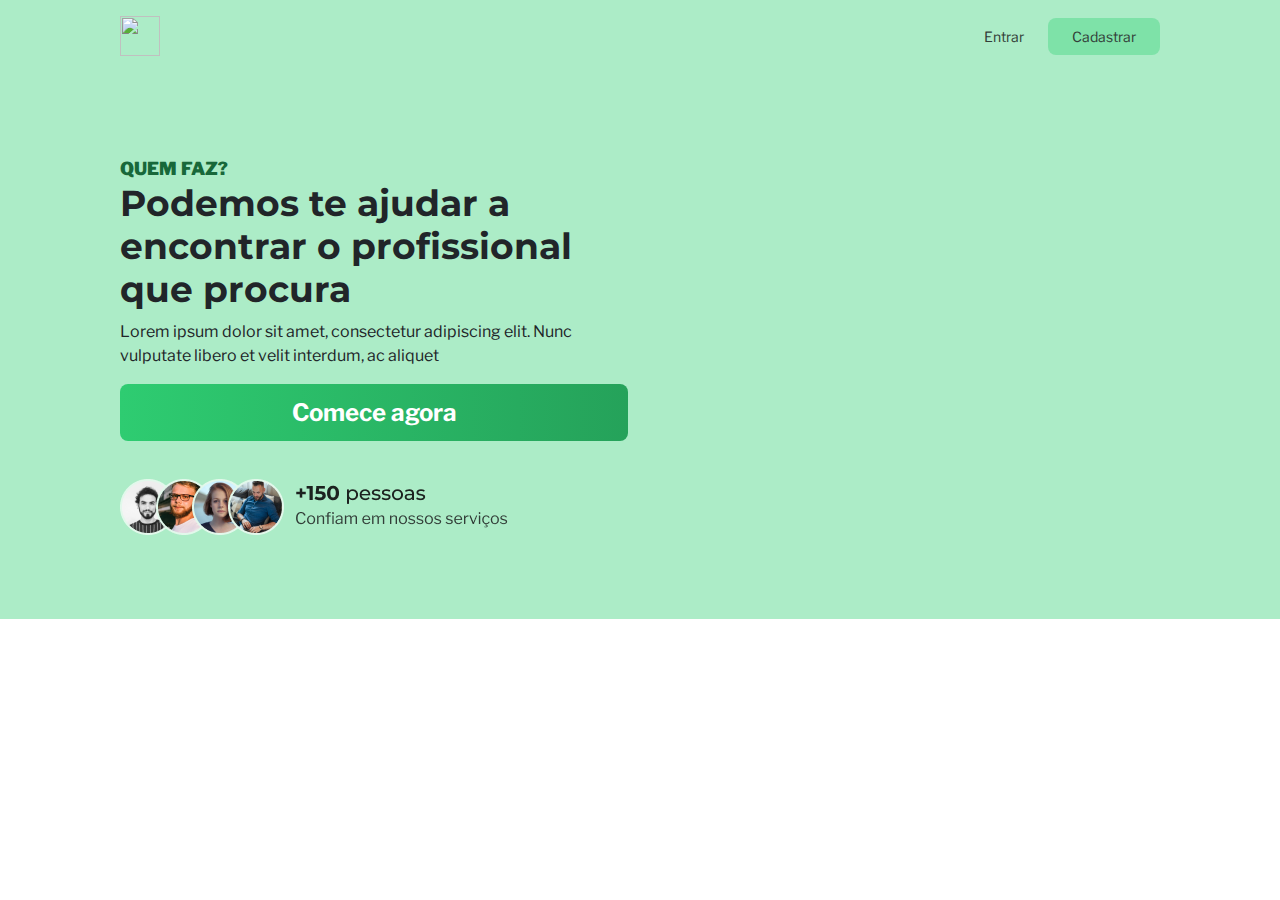
==== index.html @ 7a79d457 "Initial commit" ====
<!DOCTYPE html>
<html lang="en">
<head>
    <meta charset="UTF-8">
    <link rel="stylesheet" href="https://cdn.jsdelivr.net/npm/bootstrap@5.2.2/dist/css/bootstrap.min.css">
    <link rel="preconnect" href="https://fonts.googleapis.com">
    <link rel="preconnect" href="https://fonts.gstatic.com" crossorigin>
    <link href="https://fonts.googleapis.com/css2?family=Libre+Franklin:ital,wght@0,100;0,200;0,300;0,400;0,500;0,600;0,700;0,800;0,900;1,100;1,200;1,300;1,400;1,500;1,600;1,700;1,800;1,900&family=Montserrat:ital,wght@0,100;0,200;0,300;0,400;0,500;0,600;0,700;0,800;0,900;1,100;1,200;1,300;1,400;1,500;1,600;1,700;1,800;1,900&display=swap" rel="stylesheet">
    <link rel="stylesheet" href="style.css">
    <title>TIS 2</title>
</head>
<body>
    <header class="nav--bar">
        <div class="nav--container">
            <div class="nav--logo">
                <img src="https://img.elo7.com.br/product/main/3082945/logotipo-personalizado-mesa.jpg" alt="">
            </div>
            <div class="nav--interacao">
                <a href="#">Entrar</a>
                <a href="#">Cadastrar</a>
            </div>
        </div>
    </header>
    <div class="apresentacao">
        <div class="row">
            <div class="col-lg-6 col-md-12 apresentacao--texto">
                <span class="apresentacao--hat">QUEM FAZ?</span>
                <h1>Podemos te ajudar a encontrar o profissional que procura</h1>
                <p>Lorem ipsum dolor sit amet, consectetur adipiscing elit. Nunc vulputate libero et velit interdum, ac aliquet</p>
                <a href="" class="apresentacao--botao">Comece agora</a>
                <img src="imgs/pessoas.png" alt="" class="apresentacao--pessoas">
            </div>
            <div class="col-lg-6 col-md-12 apresentacao--img">
                <img src="imgs/imagem.svg" alt="">
            </div>
        </div>
    </div>
</body>
</html>
---- style.css ----
* {
    margin: 0;
    padding: 0;
    box-sizing: border-box;
    font-family: 'Libre Franklin', sans-serif;
}

h1, h2, h3, h4, h4, h6 {
    font-family: 'Montserrat', sans-serif;
    line-height: 120%;
    font-weight: 700;
}

:root {
    --brand-fundo: #ACECC7;
    --brand-03: #7EE2A8;
    --brand-escuro: #18683A;

    --texto-02: #323E38;
}

.nav--bar {
    display: flex;
    justify-content: center;
    padding: 0 120px;
    min-height: 64px;
    background-color: var(--brand-fundo);
}

.nav--container {
    max-width: 1440px;
    width: 100%;

    display: flex;
    align-items: center;
    padding: 16px 0;

    justify-content: space-between;
}

.nav--logo img{
    width: 40px;
    height: 40px;
    object-fit: contain;
    overflow: hidden;
}

.nav--interacao {
    display: flex;
    align-items: center;
    gap: 24px;
    font-size: 14px;
}

.nav--interacao a {
    text-decoration: none;
    color: var(--texto-02);
}

.nav--interacao a:nth-child(2) {
    text-decoration: none;
    background-color: var(--brand-03);
    border-radius: 8px;
    padding: 8px 24px;
}

.nav--interacao a:hover {
    cursor: pointer;
}

.apresentacao {
    padding: 84px 120px;
    background-color: var(--brand-fundo);
}

.apresentacao--img {
    display: flex;
    align-items: center;
}

.apresentacao--img img {
    max-width: 100%;
    max-height: 468px;
    object-fit: cover;
}

.apresentacao--hat {
    font-weight: 900;
    font-size: 18px;
    line-height: 140%;
    color: var(--brand-escuro);
}

.apresentacao--texto h1 {
    font-size: 36px;
}

.apresentacao--botao {
    text-decoration: none;
    color: white;
    font-weight: 700;
    font-size: 24px;
    line-height: 140%;
    max-width: 585px;
    width: 100%;
    display: block;
    text-align: center;background: linear-gradient(90deg, #2ECC71 0%, #25A25A 100%);
    padding: 12px 0;
    border-radius: 8px;
    margin-bottom: 38px;
}

.apresentacao--pessoas {
    max-width: 388px;
}
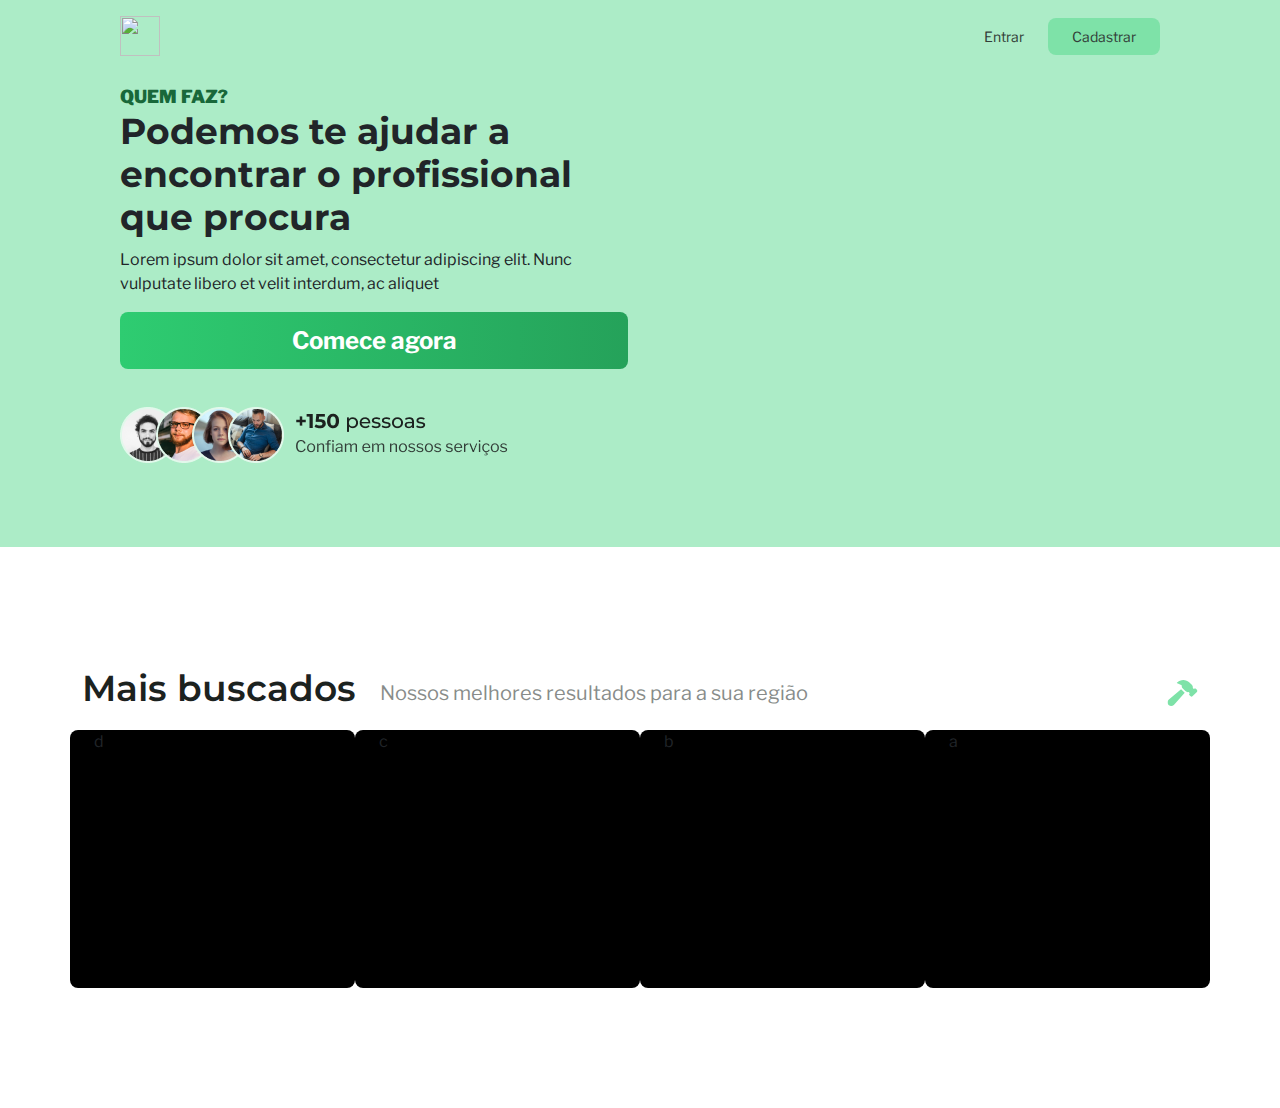
==== commit afa04432: "Responsividade + Cards" ====
--- a/index.html
+++ b/index.html
@@ -35,5 +35,32 @@
             </div>
         </div>
     </div>
+    <div class="container">
+        <section class="cads">
+            <div class="cards--titulos">
+                <div class="cards-principal-titulo">
+                    <h2>Mais buscados</h2>
+                    <span>Nossos melhores resultados para a sua região</span>
+                </div>
+                <img src="imgs/hammer-icon.svg" alt="hammer">
+            </div>
+            <div class="cards--grid">
+                <div class="row gx-5">
+                    <div class="cards--prestador col-lg-3 col-md-6">
+                        d
+                    </div>
+                    <div class="cards--prestador col-lg-3 col-md-6">
+                        c
+                    </div>
+                    <div class="cards--prestador col-lg-3 col-md-6">
+                        b
+                    </div>
+                    <div class="cards--prestador col-lg-3 col-md-6">
+                        a
+                    </div>
+                </div>
+            </div>
+        </section>
+    </div>
 </body>
 </html>--- a/style.css
+++ b/style.css
@@ -16,7 +16,9 @@
     --brand-03: #7EE2A8;
     --brand-escuro: #18683A;
 
+    --texto-01: #1C221F;
     --texto-02: #323E38;
+    --texto-disable: #27302B;
 }
 
 .nav--bar {
@@ -25,6 +27,8 @@
     padding: 0 120px;
     min-height: 64px;
     background-color: var(--brand-fundo);
+    position: fixed;
+    width: 100%;
 }
 
 .nav--container {
@@ -112,4 +116,59 @@
 
 .apresentacao--pessoas {
     max-width: 388px;
+}
+
+.cads {
+    margin: 120px 0;
+}
+
+.cards--titulos {
+    display: flex;
+    justify-content: space-between;
+    align-items: center;
+    margin-bottom: 12px;
+}
+
+.cards-principal-titulo {
+    display: flex;
+    justify-content: center;
+    align-items: center;
+    gap: 24px;
+}
+
+.cards-principal-titulo h2 {
+    font-weight: 600;
+    font-size: 36px;
+    color: var(--texto-01);
+}
+
+.cards-principal-titulo span {
+    font-weight: 400;
+    font-size: 20px;
+    color: var(--texto-disable);
+    opacity: 0.55;
+}
+
+.cards--grid {
+    padding: 0 12px;
+}
+
+.cards--prestador {
+    border-radius: 8px;
+    height: 258px;
+    background-color: #000;
+}
+
+@media (max-width: 630px) {
+    .apresentacao--img {
+        display: none;
+    }
+
+    .apresentacao {
+        padding: 84px 24px;
+    }
+
+    .cards-principal-titulo span {
+        display: none;
+    }
 }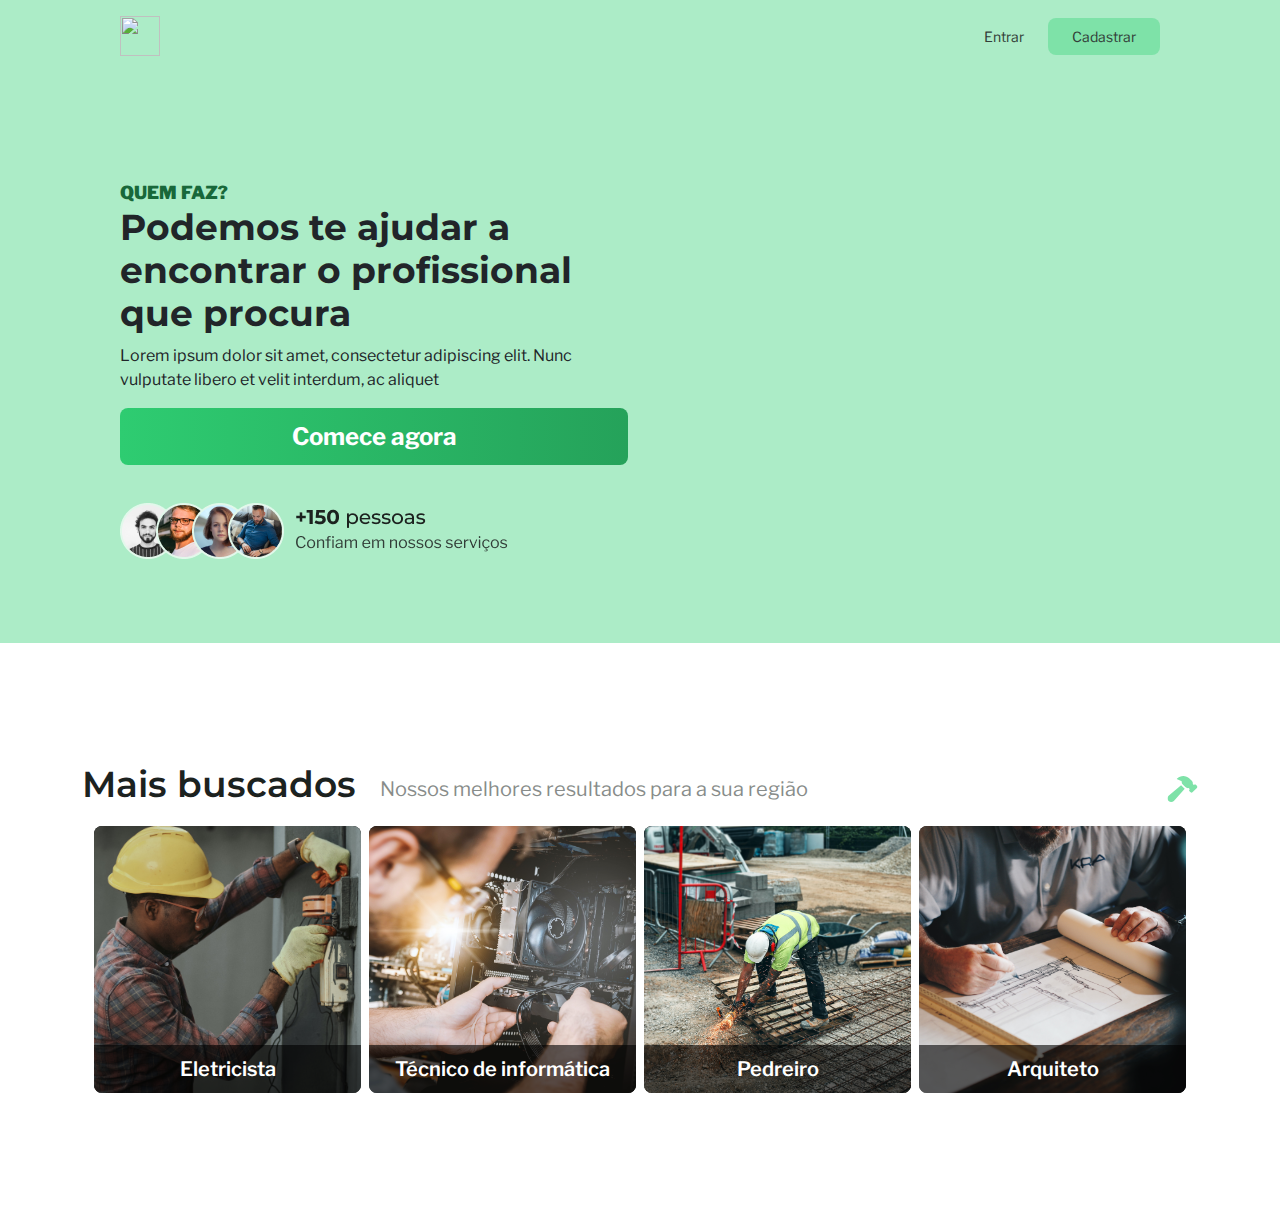
==== commit 36cc5057: "Cards" ====
--- a/index.html
+++ b/index.html
@@ -44,19 +44,47 @@
                 </div>
                 <img src="imgs/hammer-icon.svg" alt="hammer">
             </div>
-            <div class="cards--grid">
-                <div class="row gx-5">
-                    <div class="cards--prestador col-lg-3 col-md-6">
-                        d
+            <div class="cards--grid container">
+                <div class="row g-2">
+                    <div class="col-lg-3 col-md-6">
+                        <div class="cards--prestador">
+                            <a href="#">
+                                <img src="imgs/Eletricista.jpg" alt="eletricista">
+                            </a>
+                            <div class="cards--fundo-img">
+                                <p>Eletricista</p>
+                            </div>
+                        </div>
                     </div>
-                    <div class="cards--prestador col-lg-3 col-md-6">
-                        c
+                    <div class="col-lg-3 col-md-6">
+                        <div class="cards--prestador">
+                            <a href="#">
+                                <img src="imgs/Tecnico.jpg" alt="tecnico">
+                            </a>
+                            <div class="cards--fundo-img">
+                                <p>Técnico de informática</p>
+                            </div>
+                        </div>
                     </div>
-                    <div class="cards--prestador col-lg-3 col-md-6">
-                        b
+                    <div class="col-lg-3 col-md-6">
+                        <div class="cards--prestador">
+                            <a href="#">
+                                <img src="imgs/Pedreiro.jpg" alt="pedreiro">
+                            </a>
+                            <div class="cards--fundo-img">
+                                <p>Pedreiro</p>
+                            </div>
+                        </div>
                     </div>
-                    <div class="cards--prestador col-lg-3 col-md-6">
-                        a
+                    <div class="col-lg-3 col-md-6">
+                        <div class="cards--prestador">
+                            <a href="#">
+                                <img src="imgs/Aquiteto.jpg" alt="arquiteto">
+                            </a>
+                            <div class="cards--fundo-img">
+                                <p>Arquiteto</p>
+                            </div>
+                        </div>
                     </div>
                 </div>
             </div>
--- a/style.css
+++ b/style.css
@@ -73,7 +73,7 @@
 }
 
 .apresentacao {
-    padding: 84px 120px;
+    padding: 180px 120px 84px 120px;
     background-color: var(--brand-fundo);
 }
 
@@ -155,7 +155,7 @@
 
 .cards--prestador {
     border-radius: 8px;
-    height: 258px;
+    aspect-ratio: 4 / 4;
     background-color: #000;
 }
 
@@ -171,4 +171,37 @@
     .cards-principal-titulo span {
         display: none;
     }
+
+    .nav--bar {
+        padding: 0 24px;
+    }
+}
+
+.cards--prestador {
+    position: relative;
+    overflow: hidden;
+}
+
+.cards--prestador img {
+    object-fit: cover;
+    width: 100%;
+    height: 100%;
+}
+
+.cards--fundo-img {
+    background: rgba(0, 0, 0, 0.6);
+    position: absolute;
+    z-index: 2;
+    bottom: 0;
+    width: 100%;
+    padding: 10px 0;
+}
+
+.cards--fundo-img p {
+    text-align: center;
+    color: white;
+    font-weight: 600;
+    font-size: 20px;
+    line-height: 140%;
+    margin: 0;
 }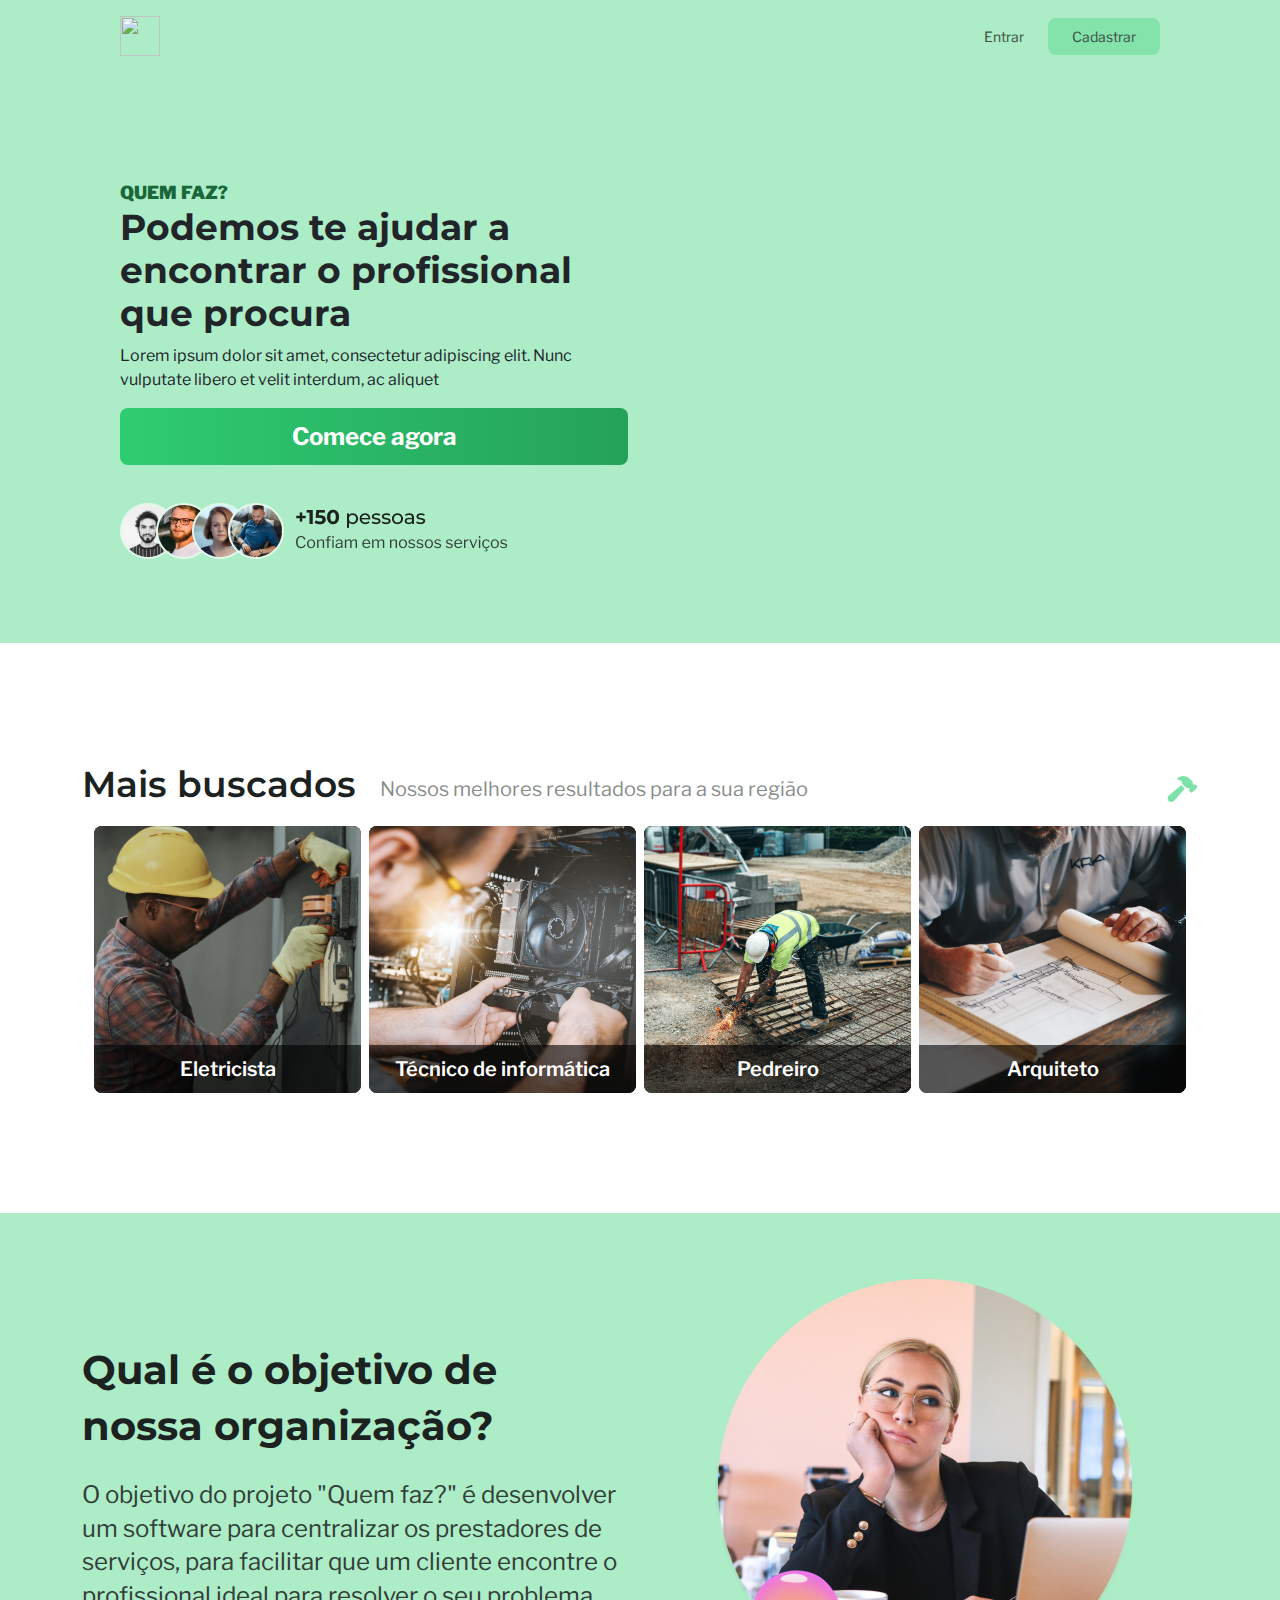
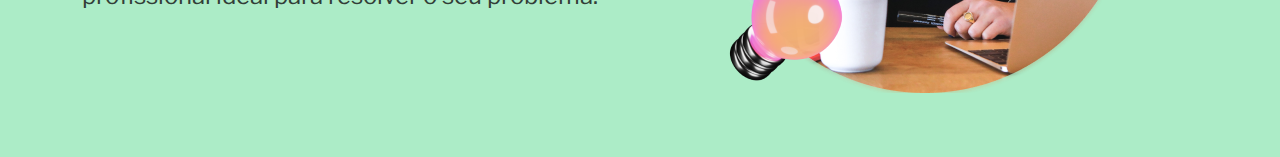
==== commit 24e6bba2: "Objetivo" ====
--- a/index.html
+++ b/index.html
@@ -90,5 +90,24 @@
             </div>
         </section>
     </div>
+    <section class="objetivo">
+        <div class="container">
+            <div class="row">
+                <div class="col-lg-6">
+                    <div class="objetivo--texto">
+                        <div class="objetivo--conteudo">
+                            <h2>Qual é o objetivo de nossa organização?</h2>
+                            <p>O objetivo do projeto "Quem faz?" é desenvolver um software para centralizar os prestadores de serviços, para facilitar que um cliente encontre o profissional ideal para resolver o seu problema.</p>
+                        </div>
+                    </div>
+                </div>
+                <div class="col-lg-6">
+                    <div class="objetivo--imagem">
+                        <img src="imgs/Objetivo.png" alt="objetivo">
+                    </div>
+                </div>
+            </div>
+        </div>
+    </section>
 </body>
 </html>--- a/style.css
+++ b/style.css
@@ -29,6 +29,10 @@
     background-color: var(--brand-fundo);
     position: fixed;
     width: 100%;
+    z-index: 999;
+
+    backdrop-filter: blur(6px);
+    opacity: 0.9;
 }
 
 .nav--container {
@@ -191,7 +195,7 @@
 .cards--fundo-img {
     background: rgba(0, 0, 0, 0.6);
     position: absolute;
-    z-index: 2;
+    z-index: 1;
     bottom: 0;
     width: 100%;
     padding: 10px 0;
@@ -204,4 +208,41 @@
     font-size: 20px;
     line-height: 140%;
     margin: 0;
+}
+
+.objetivo {
+    padding: 64px 0;
+    background-color: var(--brand-fundo);
+}
+
+.objetivo--texto {
+
+}
+
+.objetivo--imagem {
+    display: flex;
+    justify-content: center;
+    align-items: center;
+}
+
+.objetivo--texto {
+    display: flex;
+    align-items: center;
+    justify-content: center;
+    height: 100%;
+}
+
+.objetivo--conteudo h2 {
+    font-weight: 700;
+    font-size: 40px;
+    line-height: 140%;
+    color: var(--texto-01);
+    margin-bottom: 24px;
+}
+
+.objetivo--conteudo p {
+    font-weight: 400;
+    font-size: 24px;
+    line-height: 140%;
+    color: var(--texto-02);
 }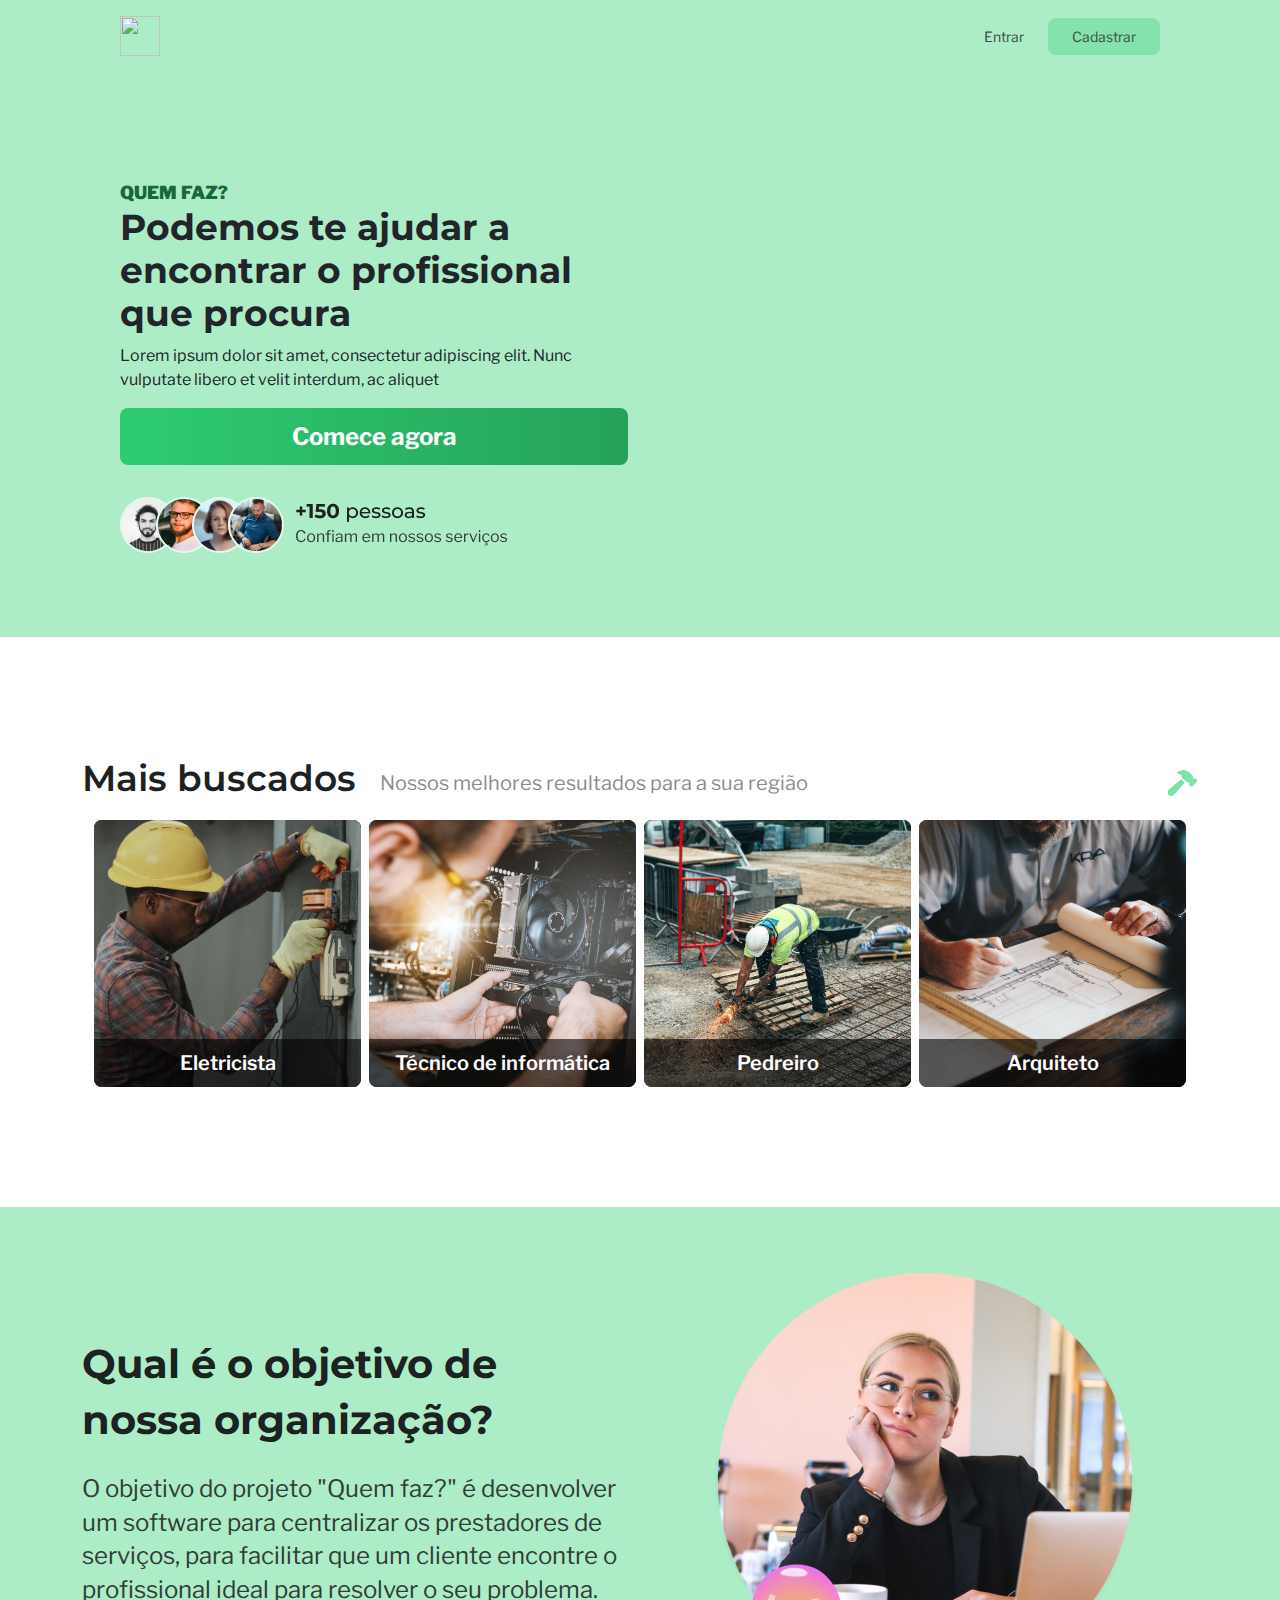
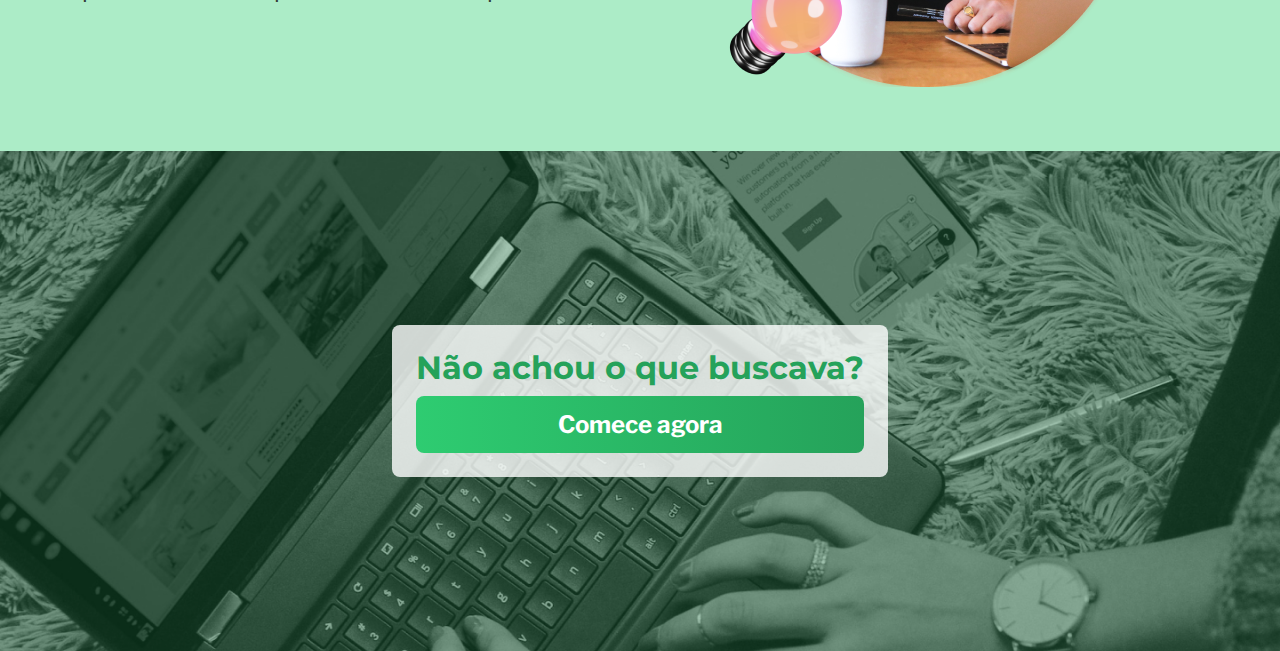
==== commit 3d547cf7: "Final" ====
--- a/index.html
+++ b/index.html
@@ -109,5 +109,11 @@
             </div>
         </div>
     </section>
+    <div class="achou">
+        <div class="achou--texto">
+            <h2>Não achou o que buscava?</h2>
+            <a href="" class="apresentacao--botao">Comece agora</a>
+        </div>
+    </div>
 </body>
 </html>--- a/style.css
+++ b/style.css
@@ -115,10 +115,10 @@
     text-align: center;background: linear-gradient(90deg, #2ECC71 0%, #25A25A 100%);
     padding: 12px 0;
     border-radius: 8px;
-    margin-bottom: 38px;
 }
 
 .apresentacao--pessoas {
+    margin-top: 32px;
     max-width: 388px;
 }
 
@@ -245,4 +245,26 @@
     font-size: 24px;
     line-height: 140%;
     color: var(--texto-02);
+}
+
+.achou {
+    display: flex;
+    width: 100%;
+    height: 500px;
+    background-image: url("imgs/Achou.png");
+    background-repeat: no-repeat;
+    background-position: center;
+    background-size: cover;
+    justify-content: center;
+    align-items: center;
+}
+
+.achou--texto {
+    background-color: rgba(255, 255, 255, 0.8);
+    border-radius: 8px;
+    padding: 24px;
+}
+
+.achou--texto h2 {
+    color: #25A25A;
 }